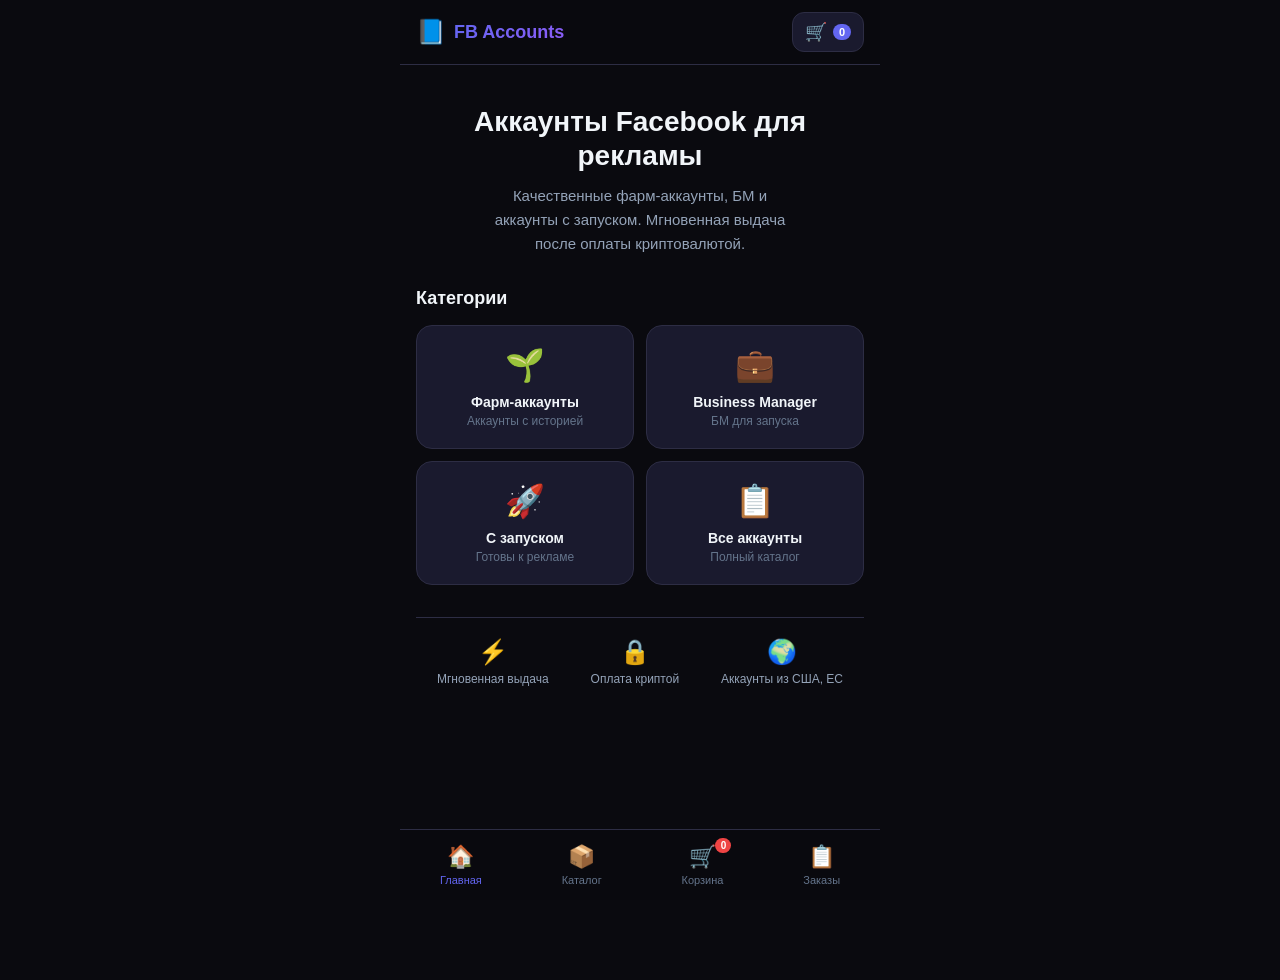
==== webapp/index.html @ 575e99ab "Initial commit: FB Shop Telegram Web App" ====
<!DOCTYPE html>
<html lang="ru">
<head>
    <meta charset="UTF-8">
    <meta name="viewport" content="width=device-width, initial-scale=1.0, user-scalable=no">
    <title>FB Accounts Shop</title>
    <script src="https://telegram.org/js/telegram-web-app.js"></script>
    <link rel="stylesheet" href="css/style.css">
</head>
<body>
    <div id="app">
        <!-- Header -->
        <header class="header">
            <div class="header-content">
                <div class="logo">
                    <span class="logo-icon">📘</span>
                    <span class="logo-text">FB Accounts</span>
                </div>
                <div class="header-actions">
                    <button class="cart-btn" onclick="showCart()">
                        <span class="cart-icon">🛒</span>
                        <span class="cart-count" id="cartCount">0</span>
                    </button>
                </div>
            </div>
        </header>

        <!-- Main Content -->
        <main class="main">
            <!-- Home Screen -->
            <div id="homeScreen" class="screen active">
                <div class="hero">
                    <h1>Аккаунты Facebook для рекламы</h1>
                    <p>Качественные фарм-аккаунты, БМ и аккаунты с запуском. Мгновенная выдача после оплаты криптовалютой.</p>
                </div>

                <div class="categories">
                    <h2 class="section-title">Категории</h2>
                    <div class="categories-grid">
                        <div class="category-card" onclick="filterCategory('farm')">
                            <div class="category-icon">🌱</div>
                            <div class="category-name">Фарм-аккаунты</div>
                            <div class="category-desc">Аккаунты с историей</div>
                        </div>
                        <div class="category-card" onclick="filterCategory('bm')">
                            <div class="category-icon">💼</div>
                            <div class="category-name">Business Manager</div>
                            <div class="category-desc">БМ для запуска</div>
                        </div>
                        <div class="category-card" onclick="filterCategory('launch')">
                            <div class="category-icon">🚀</div>
                            <div class="category-name">С запуском</div>
                            <div class="category-desc">Готовы к рекламе</div>
                        </div>
                        <div class="category-card" onclick="filterCategory('all')">
                            <div class="category-icon">📋</div>
                            <div class="category-name">Все аккаунты</div>
                            <div class="category-desc">Полный каталог</div>
                        </div>
                    </div>
                </div>

                <div class="features">
                    <div class="feature">
                        <span class="feature-icon">⚡</span>
                        <span>Мгновенная выдача</span>
                    </div>
                    <div class="feature">
                        <span class="feature-icon">🔒</span>
                        <span>Оплата криптой</span>
                    </div>
                    <div class="feature">
                        <span class="feature-icon">🌍</span>
                        <span>Аккаунты из США, ЕС</span>
                    </div>
                </div>
            </div>

            <!-- Catalog Screen -->
            <div id="catalogScreen" class="screen">
                <div class="screen-header">
                    <button class="back-btn" onclick="showHome()">← Назад</button>
                    <h2 class="screen-title" id="catalogTitle">Каталог</h2>
                </div>

                <div class="filters">
                    <select class="filter-select" id="countryFilter" onchange="applyFilters()">
                        <option value="all">Все страны</option>
                        <option value="usa">🇺🇸 США</option>
                        <option value="uk">🇬🇧 Великобритания</option>
                        <option value="eu">🇪🇺 Европа</option>
                    </select>
                    <select class="filter-select" id="ageFilter" onchange="applyFilters()">
                        <option value="all">Любой возраст</option>
                        <option value="1-3">1-3 месяца</option>
                        <option value="3-6">3-6 месяцев</option>
                        <option value="6+">6+ месяцев</option>
                    </select>
                </div>

                <div class="products-grid" id="productsGrid">
                    <!-- Products will be rendered here -->
                </div>
            </div>

            <!-- Product Detail Screen -->
            <div id="productScreen" class="screen">
                <div class="screen-header">
                    <button class="back-btn" onclick="showCatalog()">← Назад</button>
                </div>
                <div class="product-detail" id="productDetail">
                    <!-- Product details will be rendered here -->
                </div>
            </div>

            <!-- Cart Screen -->
            <div id="cartScreen" class="screen">
                <div class="screen-header">
                    <button class="back-btn" onclick="showHome()">← Назад</button>
                    <h2 class="screen-title">Корзина</h2>
                </div>
                <div class="cart-content" id="cartContent">
                    <!-- Cart items will be rendered here -->
                </div>
            </div>

            <!-- Checkout Screen -->
            <div id="checkoutScreen" class="screen">
                <div class="screen-header">
                    <button class="back-btn" onclick="showCart()">← Назад</button>
                    <h2 class="screen-title">Оформление заказа</h2>
                </div>
                <div class="checkout-content">
                    <div class="checkout-summary">
                        <h3>Сумма к оплате</h3>
                        <div class="checkout-total" id="checkoutTotal">0 USDT</div>
                    </div>
                    <div class="checkout-info">
                        <p>После нажатия кнопки «Оплатить» вы будете перенаправлены на оплату через CryptoBot.</p>
                        <p>После подтверждения оплаты аккаунты будут выданы автоматически.</p>
                    </div>
                    <button class="btn btn-primary btn-large" onclick="processPayment()">
                        <span class="btn-icon">💎</span>
                        Оплатить через CryptoBot
                    </button>
                </div>
            </div>

            <!-- Success Screen -->
            <div id="successScreen" class="screen">
                <div class="success-content">
                    <div class="success-icon">✅</div>
                    <h2>Оплата прошла успешно!</h2>
                    <p>Ваши аккаунты готовы к выдаче.</p>
                    <button class="btn btn-primary" onclick="showOrders()">Мои покупки</button>
                </div>
            </div>

            <!-- Orders Screen -->
            <div id="ordersScreen" class="screen">
                <div class="screen-header">
                    <button class="back-btn" onclick="showHome()">← Назад</button>
                    <h2 class="screen-title">Мои покупки</h2>
                </div>
                <div class="orders-list" id="ordersList">
                    <!-- Orders will be rendered here -->
                </div>
            </div>
        </main>

        <!-- Bottom Navigation -->
        <nav class="bottom-nav">
            <button class="nav-btn active" onclick="showHome()">
                <span class="nav-icon">🏠</span>
                <span class="nav-label">Главная</span>
            </button>
            <button class="nav-btn" onclick="showCatalog()">
                <span class="nav-icon">📦</span>
                <span class="nav-label">Каталог</span>
            </button>
            <button class="nav-btn" onclick="showCart()">
                <span class="nav-icon">🛒</span>
                <span class="nav-label">Корзина</span>
                <span class="nav-badge" id="navBadge">0</span>
            </button>
            <button class="nav-btn" onclick="showOrders()">
                <span class="nav-icon">📋</span>
                <span class="nav-label">Заказы</span>
            </button>
        </nav>
    </div>

    <script src="js/app.js"></script>
</body>
</html>
---- webapp/css/style.css ----
/* ===== RESET & BASE ===== */
* {
    margin: 0;
    padding: 0;
    box-sizing: border-box;
    -webkit-tap-highlight-color: transparent;
}

:root {
    --bg-primary: #0a0a0f;
    --bg-secondary: #12121a;
    --bg-card: #1a1a2e;
    --bg-hover: #252542;
    --accent: #6366f1;
    --accent-hover: #818cf8;
    --accent-gradient: linear-gradient(135deg, #6366f1 0%, #8b5cf6 100%);
    --text-primary: #f1f5f9;
    --text-secondary: #94a3b8;
    --text-muted: #64748b;
    --border: #2d2d44;
    --success: #22c55e;
    --warning: #f59e0b;
    --danger: #ef4444;
    --radius: 16px;
    --radius-sm: 12px;
    --shadow: 0 4px 20px rgba(0, 0, 0, 0.3);
    --shadow-lg: 0 10px 40px rgba(0, 0, 0, 0.4);
}

html, body {
    font-family: -apple-system, BlinkMacSystemFont, 'Segoe UI', Roboto, Helvetica, Arial, sans-serif;
    background: var(--bg-primary);
    color: var(--text-primary);
    height: 100%;
    overflow-x: hidden;
    -webkit-font-smoothing: antialiased;
}

body {
    padding-bottom: 80px;
}

/* ===== APP CONTAINER ===== */
#app {
    max-width: 480px;
    margin: 0 auto;
    min-height: 100vh;
    position: relative;
}

/* ===== HEADER ===== */
.header {
    position: sticky;
    top: 0;
    z-index: 100;
    background: rgba(10, 10, 15, 0.95);
    backdrop-filter: blur(20px);
    border-bottom: 1px solid var(--border);
    padding: 12px 16px;
}

.header-content {
    display: flex;
    justify-content: space-between;
    align-items: center;
}

.logo {
    display: flex;
    align-items: center;
    gap: 8px;
}

.logo-icon {
    font-size: 24px;
}

.logo-text {
    font-size: 18px;
    font-weight: 700;
    background: var(--accent-gradient);
    -webkit-background-clip: text;
    -webkit-text-fill-color: transparent;
    background-clip: text;
}

.cart-btn {
    position: relative;
    background: var(--bg-card);
    border: 1px solid var(--border);
    border-radius: var(--radius-sm);
    padding: 8px 12px;
    color: var(--text-primary);
    cursor: pointer;
    display: flex;
    align-items: center;
    gap: 6px;
    transition: all 0.2s;
}

.cart-btn:active {
    transform: scale(0.95);
}

.cart-icon {
    font-size: 18px;
}

.cart-count {
    background: var(--accent);
    color: white;
    font-size: 11px;
    font-weight: 700;
    padding: 2px 6px;
    border-radius: 10px;
    min-width: 18px;
    text-align: center;
}

/* ===== SCREENS ===== */
.screen {
    display: none;
    padding: 16px;
    animation: fadeIn 0.3s ease;
}

.screen.active {
    display: block;
}

@keyframes fadeIn {
    from { opacity: 0; transform: translateY(10px); }
    to { opacity: 1; transform: translateY(0); }
}

.screen-header {
    display: flex;
    align-items: center;
    gap: 12px;
    margin-bottom: 20px;
}

.back-btn {
    background: var(--bg-card);
    border: 1px solid var(--border);
    border-radius: var(--radius-sm);
    padding: 8px 14px;
    color: var(--text-secondary);
    font-size: 14px;
    cursor: pointer;
    transition: all 0.2s;
}

.back-btn:active {
    background: var(--bg-hover);
}

.screen-title {
    font-size: 20px;
    font-weight: 700;
}

/* ===== HERO ===== */
.hero {
    text-align: center;
    padding: 24px 0 32px;
}

.hero h1 {
    font-size: 28px;
    font-weight: 800;
    margin-bottom: 12px;
    line-height: 1.2;
}

.hero p {
    color: var(--text-secondary);
    font-size: 15px;
    line-height: 1.6;
    max-width: 320px;
    margin: 0 auto;
}

/* ===== SECTIONS ===== */
.section-title {
    font-size: 18px;
    font-weight: 700;
    margin-bottom: 16px;
}

/* ===== CATEGORIES ===== */
.categories {
    margin-bottom: 32px;
}

.categories-grid {
    display: grid;
    grid-template-columns: repeat(2, 1fr);
    gap: 12px;
}

.category-card {
    background: var(--bg-card);
    border: 1px solid var(--border);
    border-radius: var(--radius);
    padding: 20px 16px;
    text-align: center;
    cursor: pointer;
    transition: all 0.3s;
}

.category-card:active {
    transform: scale(0.97);
}

.category-card:hover {
    border-color: var(--accent);
    box-shadow: var(--shadow);
}

.category-icon {
    font-size: 32px;
    margin-bottom: 10px;
}

.category-name {
    font-size: 14px;
    font-weight: 600;
    margin-bottom: 4px;
}

.category-desc {
    font-size: 12px;
    color: var(--text-muted);
}

/* ===== FEATURES ===== */
.features {
    display: flex;
    justify-content: space-around;
    padding: 20px 0;
    border-top: 1px solid var(--border);
}

.feature {
    display: flex;
    flex-direction: column;
    align-items: center;
    gap: 6px;
    font-size: 12px;
    color: var(--text-secondary);
}

.feature-icon {
    font-size: 24px;
}

/* ===== FILTERS ===== */
.filters {
    display: flex;
    gap: 10px;
    margin-bottom: 20px;
    overflow-x: auto;
    padding-bottom: 4px;
}

.filter-select {
    background: var(--bg-card);
    border: 1px solid var(--border);
    border-radius: var(--radius-sm);
    padding: 10px 14px;
    color: var(--text-primary);
    font-size: 14px;
    min-width: 140px;
    cursor: pointer;
    outline: none;
}

.filter-select:focus {
    border-color: var(--accent);
}

/* ===== PRODUCTS ===== */
.products-grid {
    display: grid;
    gap: 12px;
}

.product-card {
    background: var(--bg-card);
    border: 1px solid var(--border);
    border-radius: var(--radius);
    padding: 16px;
    cursor: pointer;
    transition: all 0.3s;
}

.product-card:active {
    transform: scale(0.98);
}

.product-card:hover {
    border-color: var(--accent);
}

.product-header {
    display: flex;
    justify-content: space-between;
    align-items: flex-start;
    margin-bottom: 12px;
}

.product-title {
    font-size: 16px;
    font-weight: 600;
    flex: 1;
}

.product-badge {
    background: var(--accent-gradient);
    color: white;
    font-size: 11px;
    font-weight: 700;
    padding: 4px 10px;
    border-radius: 20px;
}

.product-tags {
    display: flex;
    gap: 6px;
    margin-bottom: 12px;
    flex-wrap: wrap;
}

.product-tag {
    background: var(--bg-hover);
    border: 1px solid var(--border);
    border-radius: 6px;
    padding: 4px 10px;
    font-size: 12px;
    color: var(--text-secondary);
}

.product-footer {
    display: flex;
    justify-content: space-between;
    align-items: center;
}

.product-price {
    font-size: 20px;
    font-weight: 700;
    color: var(--accent-hover);
}

.product-price span {
    font-size: 14px;
    color: var(--text-muted);
    font-weight: 400;
}

.btn-add {
    background: var(--accent-gradient);
    border: none;
    border-radius: var(--radius-sm);
    padding: 10px 18px;
    color: white;
    font-size: 14px;
    font-weight: 600;
    cursor: pointer;
    transition: all 0.2s;
}

.btn-add:active {
    transform: scale(0.95);
    opacity: 0.9;
}

/* ===== PRODUCT DETAIL ===== */
.product-detail {
    background: var(--bg-card);
    border: 1px solid var(--border);
    border-radius: var(--radius);
    padding: 20px;
}

.product-detail-header {
    margin-bottom: 20px;
}

.product-detail-title {
    font-size: 22px;
    font-weight: 700;
    margin-bottom: 8px;
}

.product-detail-desc {
    color: var(--text-secondary);
    font-size: 14px;
    line-height: 1.6;
}

.product-detail-specs {
    margin-bottom: 24px;
}

.spec-row {
    display: flex;
    justify-content: space-between;
    padding: 12px 0;
    border-bottom: 1px solid var(--border);
    font-size: 14px;
}

.spec-label {
    color: var(--text-secondary);
}

.spec-value {
    font-weight: 600;
}

.product-detail-price {
    font-size: 28px;
    font-weight: 800;
    background: var(--accent-gradient);
    -webkit-background-clip: text;
    -webkit-text-fill-color: transparent;
    background-clip: text;
    margin-bottom: 20px;
}

/* ===== BUTTONS ===== */
.btn {
    border: none;
    border-radius: var(--radius-sm);
    padding: 14px 24px;
    font-size: 15px;
    font-weight: 600;
    cursor: pointer;
    transition: all 0.2s;
    display: flex;
    align-items: center;
    justify-content: center;
    gap: 8px;
    width: 100%;
}

.btn:active {
    transform: scale(0.98);
}

.btn-primary {
    background: var(--accent-gradient);
    color: white;
    box-shadow: 0 4px 15px rgba(99, 102, 241, 0.3);
}

.btn-primary:hover {
    box-shadow: 0 6px 20px rgba(99, 102, 241, 0.4);
}

.btn-secondary {
    background: var(--bg-hover);
    color: var(--text-primary);
    border: 1px solid var(--border);
}

.btn-large {
    padding: 16px 24px;
    font-size: 16px;
}

.btn-icon {
    font-size: 18px;
}

/* ===== CART ===== */
.cart-content {
    display: flex;
    flex-direction: column;
    gap: 12px;
}

.cart-empty {
    text-align: center;
    padding: 60px 20px;
    color: var(--text-muted);
}

.cart-empty-icon {
    font-size: 48px;
    margin-bottom: 16px;
}

.cart-item {
    background: var(--bg-card);
    border: 1px solid var(--border);
    border-radius: var(--radius);
    padding: 16px;
    display: flex;
    justify-content: space-between;
    align-items: center;
}

.cart-item-info {
    flex: 1;
}

.cart-item-title {
    font-weight: 600;
    margin-bottom: 4px;
}

.cart-item-price {
    color: var(--accent-hover);
    font-weight: 700;
}

.cart-item-remove {
    background: var(--danger);
    border: none;
    border-radius: 8px;
    padding: 8px 12px;
    color: white;
    font-size: 12px;
    cursor: pointer;
}

.cart-total {
    background: var(--bg-card);
    border: 1px solid var(--border);
    border-radius: var(--radius);
    padding: 20px;
    margin-top: 8px;
}

.cart-total-row {
    display: flex;
    justify-content: space-between;
    font-size: 18px;
    font-weight: 700;
}

.cart-total-amount {
    color: var(--accent-hover);
}

.cart-actions {
    margin-top: 16px;
}

/* ===== CHECKOUT ===== */
.checkout-content {
    display: flex;
    flex-direction: column;
    gap: 20px;
}

.checkout-summary {
    background: var(--bg-card);
    border: 1px solid var(--border);
    border-radius: var(--radius);
    padding: 24px;
    text-align: center;
}

.checkout-summary h3 {
    color: var(--text-secondary);
    font-size: 14px;
    margin-bottom: 12px;
    text-transform: uppercase;
    letter-spacing: 1px;
}

.checkout-total {
    font-size: 36px;
    font-weight: 800;
    background: var(--accent-gradient);
    -webkit-background-clip: text;
    -webkit-text-fill-color: transparent;
    background-clip: text;
}

.checkout-info {
    background: var(--bg-secondary);
    border-radius: var(--radius-sm);
    padding: 16px;
    font-size: 14px;
    color: var(--text-secondary);
    line-height: 1.6;
}

.checkout-info p {
    margin-bottom: 8px;
}

.checkout-info p:last-child {
    margin-bottom: 0;
}

/* ===== SUCCESS ===== */
.success-content {
    text-align: center;
    padding: 60px 20px;
}

.success-icon {
    font-size: 64px;
    margin-bottom: 20px;
}

.success-content h2 {
    font-size: 24px;
    margin-bottom: 12px;
}

.success-content p {
    color: var(--text-secondary);
    margin-bottom: 32px;
}

/* ===== ORDERS ===== */
.orders-list {
    display: flex;
    flex-direction: column;
    gap: 12px;
}

.order-empty {
    text-align: center;
    padding: 60px 20px;
    color: var(--text-muted);
}

.order-card {
    background: var(--bg-card);
    border: 1px solid var(--border);
    border-radius: var(--radius);
    padding: 16px;
}

.order-header {
    display: flex;
    justify-content: space-between;
    align-items: center;
    margin-bottom: 12px;
}

.order-id {
    font-size: 14px;
    color: var(--text-muted);
}

.order-status {
    font-size: 12px;
    font-weight: 600;
    padding: 4px 10px;
    border-radius: 20px;
}

.order-status.completed {
    background: rgba(34, 197, 94, 0.2);
    color: var(--success);
}

.order-status.pending {
    background: rgba(245, 158, 11, 0.2);
    color: var(--warning);
}

.order-items {
    margin-bottom: 12px;
}

.order-item {
    font-size: 14px;
    padding: 4px 0;
    border-bottom: 1px solid var(--border);
}

.order-item:last-child {
    border-bottom: none;
}

.order-total {
    font-size: 16px;
    font-weight: 700;
    color: var(--accent-hover);
}

.order-accounts {
    margin-top: 12px;
    padding-top: 12px;
    border-top: 1px solid var(--border);
}

.account-data {
    background: var(--bg-secondary);
    border-radius: var(--radius-sm);
    padding: 12px;
    margin-bottom: 8px;
    font-family: 'Courier New', monospace;
    font-size: 13px;
}

.account-data-label {
    font-size: 11px;
    color: var(--text-muted);
    text-transform: uppercase;
    margin-bottom: 4px;
    font-family: inherit;
}

/* ===== BOTTOM NAV ===== */
.bottom-nav {
    position: fixed;
    bottom: 0;
    left: 0;
    right: 0;
    max-width: 480px;
    margin: 0 auto;
    background: rgba(10, 10, 15, 0.95);
    backdrop-filter: blur(20px);
    border-top: 1px solid var(--border);
    display: flex;
    justify-content: space-around;
    padding: 8px 0;
    z-index: 100;
}

.nav-btn {
    background: none;
    border: none;
    color: var(--text-muted);
    display: flex;
    flex-direction: column;
    align-items: center;
    gap: 4px;
    padding: 6px 16px;
    cursor: pointer;
    transition: all 0.2s;
    position: relative;
    font-size: 12px;
}

.nav-btn.active {
    color: var(--accent);
}

.nav-icon {
    font-size: 22px;
}

.nav-label {
    font-size: 11px;
}

.nav-badge {
    position: absolute;
    top: 0;
    right: 8px;
    background: var(--danger);
    color: white;
    font-size: 10px;
    font-weight: 700;
    padding: 2px 5px;
    border-radius: 10px;
    min-width: 16px;
    text-align: center;
}

/* ===== SCROLLBAR ===== */
::-webkit-scrollbar {
    width: 4px;
    height: 4px;
}

::-webkit-scrollbar-track {
    background: transparent;
}

::-webkit-scrollbar-thumb {
    background: var(--border);
    border-radius: 4px;
}

/* ===== ANIMATIONS ===== */
@keyframes slideUp {
    from { transform: translateY(20px); opacity: 0; }
    to { transform: translateY(0); opacity: 1; }
}

@keyframes pulse {
    0%, 100% { transform: scale(1); }
    50% { transform: scale(1.05); }
}

/* ===== RESPONSIVE ===== */
@media (max-width: 360px) {
    .categories-grid {
        grid-template-columns: 1fr;
    }

    .hero h1 {
        font-size: 24px;
    }

    .checkout-total {
        font-size: 28px;
    }
}
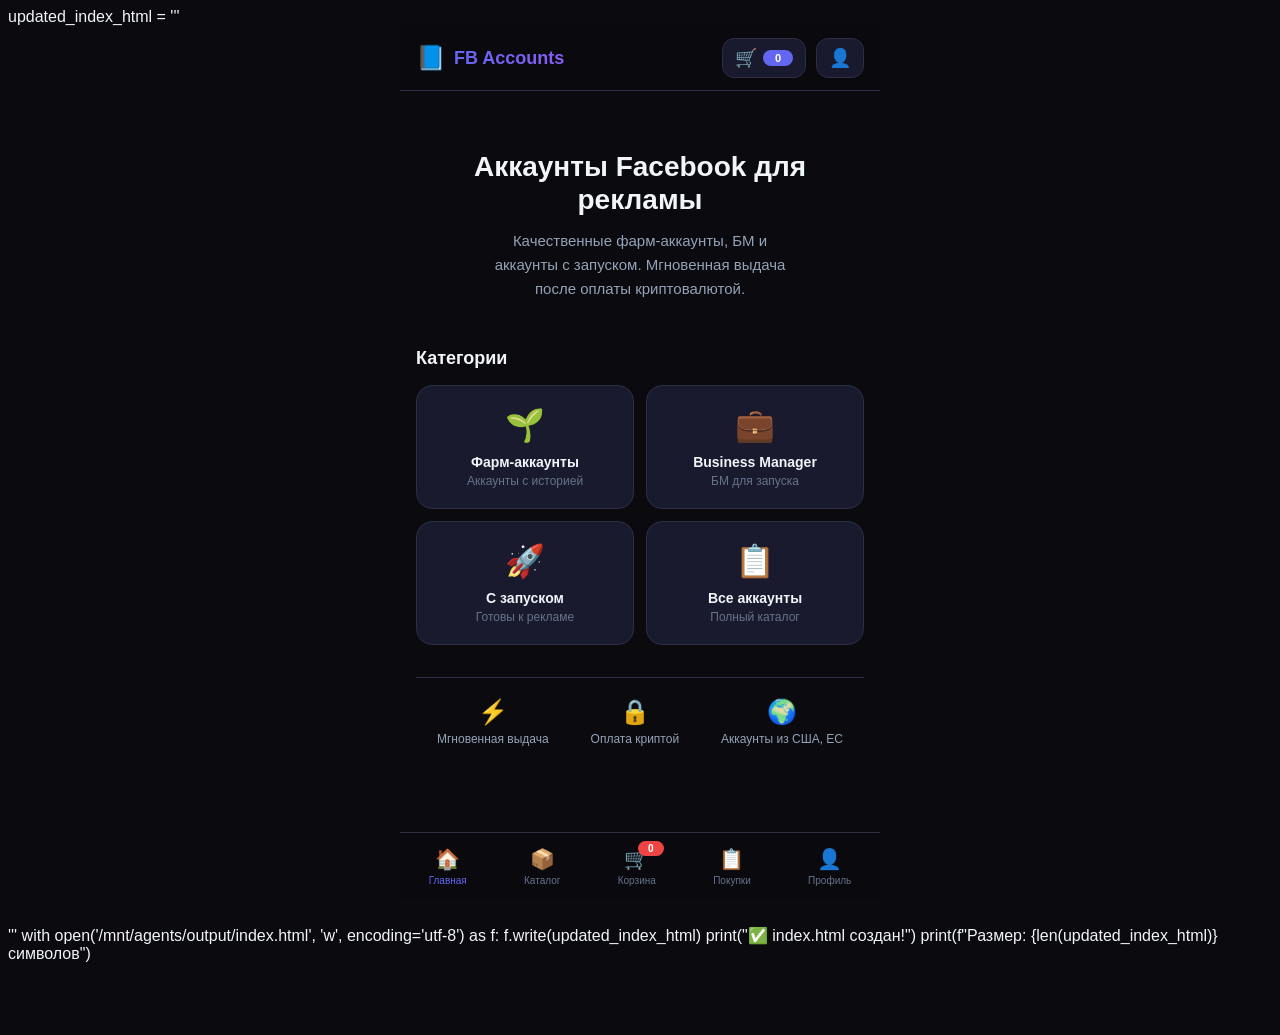
==== commit 5c3368e5: "Add user cabinet with balance and transactions" ====
--- a/webapp/index.html
+++ b/webapp/index.html
@@ -1,4 +1,4 @@
-<!DOCTYPE html>
+updated_index_html = '''<!DOCTYPE html>
 <html lang="ru">
 <head>
     <meta charset="UTF-8">
@@ -21,6 +21,9 @@
                         <span class="cart-icon">🛒</span>
                         <span class="cart-count" id="cartCount">0</span>
                     </button>
+                    <button class="profile-btn" onclick="showProfile()">
+                        <span class="profile-icon">👤</span>
+                    </button>
                 </div>
             </div>
         </header>
@@ -136,12 +139,12 @@
                         <div class="checkout-total" id="checkoutTotal">0 USDT</div>
                     </div>
                     <div class="checkout-info">
-                        <p>После нажатия кнопки «Оплатить» вы будете перенаправлены на оплату через CryptoBot.</p>
-                        <p>После подтверждения оплаты аккаунты будут выданы автоматически.</p>
+                        <p>Средства будут списаны с вашего баланса.</p>
+                        <p>После оплаты аккаунты будут выданы автоматически.</p>
                     </div>
                     <button class="btn btn-primary btn-large" onclick="processPayment()">
                         <span class="btn-icon">💎</span>
-                        Оплатить через CryptoBot
+                        Оплатить с баланса
                     </button>
                 </div>
             </div>
@@ -166,6 +169,62 @@
                     <!-- Orders will be rendered here -->
                 </div>
             </div>
+
+            <!-- Profile Screen -->
+            <div id="profileScreen" class="screen">
+                <div class="screen-header">
+                    <button class="back-btn" onclick="showHome()">← Назад</button>
+                    <h2 class="screen-title">Личный кабинет</h2>
+                </div>
+                
+                <!-- Profile Header -->
+                <div class="profile-header">
+                    <div class="profile-avatar" id="profileAvatar">👤</div>
+                    <div class="profile-info">
+                        <div class="profile-name" id="profileName">Загрузка...</div>
+                        <div class="profile-username" id="profileUsername"></div>
+                        <div class="profile-balance">
+                            <span class="balance-label">Баланс:</span>
+                            <span class="balance-value" id="profileBalance">0.00 USDT</span>
+                        </div>
+                    </div>
+                </div>
+                
+                <!-- Profile Tabs -->
+                <div class="profile-tabs">
+                    <button class="profile-tab-btn active" onclick="showProfileTab('deposit')">
+                        <span class="tab-icon">💰</span>
+                        <span class="tab-label">Пополнить</span>
+                    </button>
+                    <button class="profile-tab-btn" onclick="showProfileTab('purchases')">
+                        <span class="tab-icon">🛒</span>
+                        <span class="tab-label">Покупки</span>
+                    </button>
+                    <button class="profile-tab-btn" onclick="showProfileTab('payments')">
+                        <span class="tab-icon">📋</span>
+                        <span class="tab-label">Платежи</span>
+                    </button>
+                </div>
+                
+                <!-- Tab Contents -->
+                <div class="profile-tab-content active" id="depositTab">
+                    <div id="depositContent">
+                        <!-- Deposit content rendered by JS -->
+                    </div>
+                </div>
+                
+                <div class="profile-tab-content" id="purchasesTab">
+                    <div id="purchasesContent">
+                        <!-- Purchases content rendered by JS -->
+                    </div>
+                </div>
+                
+                <div class="profile-tab-content" id="paymentsTab">
+                    <div id="paymentsContent">
+                        <!-- Payments content rendered by JS -->
+                    </div>
+                </div>
+            </div>
         </main>
 
         <!-- Bottom Navigation -->
@@ -185,11 +244,21 @@
             </button>
             <button class="nav-btn" onclick="showOrders()">
                 <span class="nav-icon">📋</span>
-                <span class="nav-label">Заказы</span>
+                <span class="nav-label">Покупки</span>
+            </button>
+            <button class="nav-btn" onclick="showProfile()">
+                <span class="nav-icon">👤</span>
+                <span class="nav-label">Профиль</span>
             </button>
         </nav>
     </div>
 
     <script src="js/app.js"></script>
 </body>
-</html>+</html>'''
+
+with open('/mnt/agents/output/index.html', 'w', encoding='utf-8') as f:
+    f.write(updated_index_html)
+
+print("✅ index.html создан!")
+print(f"Размер: {len(updated_index_html)} символов")
--- a/webapp/css/style.css
+++ b/webapp/css/style.css
@@ -1,4 +1,4 @@
-/* ===== RESET & BASE ===== */
+updated_style_css = '''/* ===== RESET & BASE ===== */
 * {
     margin: 0;
     padding: 0;
@@ -84,6 +84,12 @@
     background-clip: text;
 }
 
+.header-actions {
+    display: flex;
+    align-items: center;
+    gap: 10px;
+}
+
 .cart-btn {
     position: relative;
     background: var(--bg-card);
@@ -115,6 +121,21 @@
     border-radius: 10px;
     min-width: 18px;
     text-align: center;
+}
+
+.profile-btn {
+    background: var(--bg-card);
+    border: 1px solid var(--border);
+    border-radius: var(--radius-sm);
+    padding: 8px 12px;
+    color: var(--text-primary);
+    cursor: pointer;
+    font-size: 18px;
+    transition: all 0.2s;
+}
+
+.profile-btn:active {
+    transform: scale(0.95);
 }
 
 /* ===== SCREENS ===== */
@@ -695,6 +716,14 @@
     border-top: 1px solid var(--border);
 }
 
+.accounts-label {
+    font-size: 12px;
+    color: var(--text-muted);
+    text-transform: uppercase;
+    letter-spacing: 1px;
+    margin-bottom: 8px;
+}
+
 .account-data {
     background: var(--bg-secondary);
     border-radius: var(--radius-sm);
@@ -704,12 +733,303 @@
     font-size: 13px;
 }
 
-.account-data-label {
+.account-label {
     font-size: 11px;
     color: var(--text-muted);
     text-transform: uppercase;
     margin-bottom: 4px;
-    font-family: inherit;
+}
+
+/* ===== PROFILE ===== */
+.profile-header {
+    background: var(--bg-card);
+    border: 1px solid var(--border);
+    border-radius: var(--radius);
+    padding: 24px;
+    margin-bottom: 20px;
+    display: flex;
+    align-items: center;
+    gap: 16px;
+}
+
+.profile-avatar {
+    width: 64px;
+    height: 64px;
+    border-radius: 50%;
+    background: var(--accent-gradient);
+    display: flex;
+    align-items: center;
+    justify-content: center;
+    font-size: 28px;
+    font-weight: 700;
+    color: white;
+    flex-shrink: 0;
+}
+
+.profile-info {
+    flex: 1;
+}
+
+.profile-name {
+    font-size: 18px;
+    font-weight: 700;
+    margin-bottom: 4px;
+}
+
+.profile-username {
+    font-size: 14px;
+    color: var(--text-muted);
+    margin-bottom: 8px;
+}
+
+.profile-balance {
+    display: flex;
+    align-items: center;
+    gap: 8px;
+}
+
+.balance-label {
+    font-size: 14px;
+    color: var(--text-secondary);
+}
+
+.balance-value {
+    font-size: 18px;
+    font-weight: 700;
+    color: var(--success);
+}
+
+/* ===== PROFILE TABS ===== */
+.profile-tabs {
+    display: flex;
+    gap: 8px;
+    margin-bottom: 20px;
+    overflow-x: auto;
+    padding-bottom: 4px;
+}
+
+.profile-tab-btn {
+    background: var(--bg-card);
+    border: 1px solid var(--border);
+    border-radius: var(--radius-sm);
+    padding: 12px 16px;
+    color: var(--text-secondary);
+    cursor: pointer;
+    display: flex;
+    flex-direction: column;
+    align-items: center;
+    gap: 4px;
+    transition: all 0.2s;
+    min-width: 80px;
+    flex: 1;
+}
+
+.profile-tab-btn.active {
+    background: var(--accent-gradient);
+    color: white;
+    border-color: var(--accent);
+}
+
+.profile-tab-btn:active {
+    transform: scale(0.95);
+}
+
+.tab-icon {
+    font-size: 20px;
+}
+
+.tab-label {
+    font-size: 12px;
+    font-weight: 600;
+}
+
+.profile-tab-content {
+    display: none;
+}
+
+.profile-tab-content.active {
+    display: block;
+}
+
+/* ===== DEPOSIT ===== */
+.deposit-card {
+    background: var(--bg-card);
+    border: 1px solid var(--border);
+    border-radius: var(--radius);
+    padding: 20px;
+    margin-bottom: 16px;
+}
+
+.deposit-label {
+    font-size: 14px;
+    color: var(--text-secondary);
+    margin-bottom: 8px;
+    text-transform: uppercase;
+    letter-spacing: 1px;
+}
+
+.deposit-balance {
+    font-size: 32px;
+    font-weight: 800;
+    color: var(--success);
+}
+
+.deposit-balance span {
+    font-size: 18px;
+    color: var(--text-muted);
+    font-weight: 400;
+}
+
+.deposit-amounts {
+    display: grid;
+    grid-template-columns: repeat(3, 1fr);
+    gap: 10px;
+    margin-bottom: 16px;
+}
+
+.deposit-amount-btn {
+    background: var(--bg-hover);
+    border: 1px solid var(--border);
+    border-radius: var(--radius-sm);
+    padding: 12px;
+    color: var(--text-primary);
+    font-size: 14px;
+    font-weight: 600;
+    cursor: pointer;
+    transition: all 0.2s;
+    text-align: center;
+}
+
+.deposit-amount-btn.active {
+    background: var(--accent-gradient);
+    color: white;
+    border-color: var(--accent);
+}
+
+.deposit-amount-btn:active {
+    transform: scale(0.95);
+}
+
+.deposit-input {
+    width: 100%;
+    background: var(--bg-secondary);
+    border: 1px solid var(--border);
+    border-radius: var(--radius-sm);
+    padding: 14px;
+    color: var(--text-primary);
+    font-size: 16px;
+    text-align: center;
+    outline: none;
+}
+
+.deposit-input:focus {
+    border-color: var(--accent);
+}
+
+.deposit-info {
+    background: var(--bg-secondary);
+    border-radius: var(--radius-sm);
+    padding: 16px;
+    margin-bottom: 20px;
+    font-size: 14px;
+    color: var(--text-secondary);
+    line-height: 1.8;
+}
+
+.deposit-info p {
+    margin-bottom: 4px;
+}
+
+/* ===== TRANSACTIONS ===== */
+.transactions-list {
+    display: flex;
+    flex-direction: column;
+    gap: 10px;
+}
+
+.transaction-card {
+    background: var(--bg-card);
+    border: 1px solid var(--border);
+    border-radius: var(--radius);
+    padding: 16px;
+    display: flex;
+    align-items: center;
+    gap: 12px;
+}
+
+.transaction-icon {
+    font-size: 24px;
+    width: 40px;
+    text-align: center;
+}
+
+.transaction-info {
+    flex: 1;
+}
+
+.transaction-title {
+    font-weight: 600;
+    font-size: 14px;
+    margin-bottom: 2px;
+}
+
+.transaction-desc {
+    font-size: 12px;
+    color: var(--text-muted);
+    margin-bottom: 2px;
+}
+
+.transaction-date {
+    font-size: 11px;
+    color: var(--text-muted);
+}
+
+.transaction-amount {
+    font-size: 16px;
+    font-weight: 700;
+    margin-right: 8px;
+}
+
+.transaction-status {
+    font-size: 11px;
+    font-weight: 600;
+    padding: 4px 8px;
+    border-radius: 10px;
+    white-space: nowrap;
+}
+
+.transaction-status.completed {
+    background: rgba(34, 197, 94, 0.2);
+    color: var(--success);
+}
+
+.transaction-status.pending {
+    background: rgba(245, 158, 11, 0.2);
+    color: var(--warning);
+}
+
+/* ===== EMPTY STATE ===== */
+.empty-state {
+    text-align: center;
+    padding: 60px 20px;
+    color: var(--text-muted);
+}
+
+.empty-icon {
+    font-size: 48px;
+    margin-bottom: 16px;
+}
+
+.empty-sub {
+    font-size: 14px;
+    margin-top: 8px;
+}
+
+/* ===== LOADING ===== */
+.loading {
+    text-align: center;
+    padding: 40px;
+    color: var(--text-muted);
 }
 
 /* ===== BOTTOM NAV ===== */
@@ -737,7 +1057,7 @@
     flex-direction: column;
     align-items: center;
     gap: 4px;
-    padding: 6px 16px;
+    padding: 6px 12px;
     cursor: pointer;
     transition: all 0.2s;
     position: relative;
@@ -749,17 +1069,17 @@
 }
 
 .nav-icon {
-    font-size: 22px;
+    font-size: 20px;
 }
 
 .nav-label {
-    font-size: 11px;
+    font-size: 10px;
 }
 
 .nav-badge {
     position: absolute;
     top: 0;
-    right: 8px;
+    right: 4px;
     background: var(--danger);
     color: white;
     font-size: 10px;
@@ -809,4 +1129,20 @@
     .checkout-total {
         font-size: 28px;
     }
-}
+    
+    .deposit-amounts {
+        grid-template-columns: repeat(2, 1fr);
+    }
+    
+    .profile-header {
+        flex-direction: column;
+        text-align: center;
+    }
+}
+'''
+
+with open('/mnt/agents/output/style.css', 'w', encoding='utf-8') as f:
+    f.write(updated_style_css)
+
+print("✅ style.css создан!")
+print(f"Размер: {len(updated_style_css)} символов")
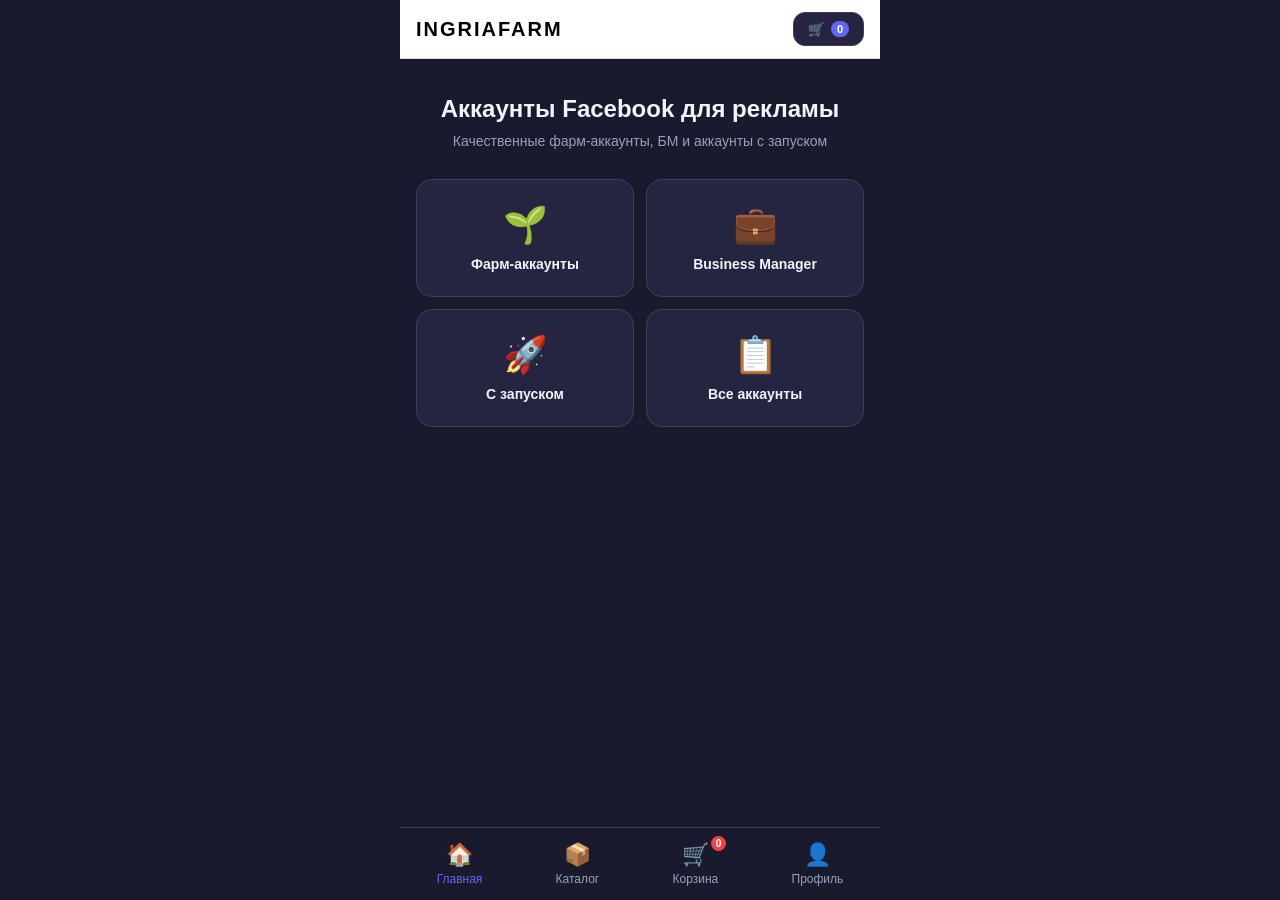
==== commit 1da577ee: "Update frontend: profile design, balance, deposit button" ====
--- a/webapp/index.html
+++ b/webapp/index.html
@@ -1,264 +1,166 @@
-updated_index_html = '''<!DOCTYPE html>
+<!DOCTYPE html>
 <html lang="ru">
 <head>
     <meta charset="UTF-8">
     <meta name="viewport" content="width=device-width, initial-scale=1.0, user-scalable=no">
-    <title>FB Accounts Shop</title>
+    <title>INGRIAFARM</title>
     <script src="https://telegram.org/js/telegram-web-app.js"></script>
-    <link rel="stylesheet" href="css/style.css">
+    <link rel="stylesheet" href="css/style.css?v=2">
+<base target="_blank">
 </head>
 <body>
     <div id="app">
-        <!-- Header -->
+        <!-- Шапка -->
         <header class="header">
             <div class="header-content">
-                <div class="logo">
-                    <span class="logo-icon">📘</span>
-                    <span class="logo-text">FB Accounts</span>
-                </div>
-                <div class="header-actions">
-                    <button class="cart-btn" onclick="showCart()">
-                        <span class="cart-icon">🛒</span>
-                        <span class="cart-count" id="cartCount">0</span>
-                    </button>
-                    <button class="profile-btn" onclick="showProfile()">
-                        <span class="profile-icon">👤</span>
-                    </button>
-                </div>
+                <div class="logo">INGRIAFARM</div>
+                <button class="cart-btn" onclick="showCart()">
+                    <span class="cart-icon">🛒</span>
+                    <span class="cart-count" id="cartCount">0</span>
+                </button>
             </div>
         </header>
 
-        <!-- Main Content -->
         <main class="main">
-            <!-- Home Screen -->
+            <!-- Home -->
             <div id="homeScreen" class="screen active">
                 <div class="hero">
                     <h1>Аккаунты Facebook для рекламы</h1>
-                    <p>Качественные фарм-аккаунты, БМ и аккаунты с запуском. Мгновенная выдача после оплаты криптовалютой.</p>
+                    <p>Качественные фарм-аккаунты, БМ и аккаунты с запуском</p>
                 </div>
-
                 <div class="categories">
-                    <h2 class="section-title">Категории</h2>
-                    <div class="categories-grid">
-                        <div class="category-card" onclick="filterCategory('farm')">
-                            <div class="category-icon">🌱</div>
-                            <div class="category-name">Фарм-аккаунты</div>
-                            <div class="category-desc">Аккаунты с историей</div>
-                        </div>
-                        <div class="category-card" onclick="filterCategory('bm')">
-                            <div class="category-icon">💼</div>
-                            <div class="category-name">Business Manager</div>
-                            <div class="category-desc">БМ для запуска</div>
-                        </div>
-                        <div class="category-card" onclick="filterCategory('launch')">
-                            <div class="category-icon">🚀</div>
-                            <div class="category-name">С запуском</div>
-                            <div class="category-desc">Готовы к рекламе</div>
-                        </div>
-                        <div class="category-card" onclick="filterCategory('all')">
-                            <div class="category-icon">📋</div>
-                            <div class="category-name">Все аккаунты</div>
-                            <div class="category-desc">Полный каталог</div>
-                        </div>
+                    <div class="category-card" onclick="filterCategory('farm')">
+                        <div class="category-icon">🌱</div>
+                        <div class="category-name">Фарм-аккаунты</div>
                     </div>
-                </div>
-
-                <div class="features">
-                    <div class="feature">
-                        <span class="feature-icon">⚡</span>
-                        <span>Мгновенная выдача</span>
+                    <div class="category-card" onclick="filterCategory('bm')">
+                        <div class="category-icon">💼</div>
+                        <div class="category-name">Business Manager</div>
                     </div>
-                    <div class="feature">
-                        <span class="feature-icon">🔒</span>
-                        <span>Оплата криптой</span>
+                    <div class="category-card" onclick="filterCategory('launch')">
+                        <div class="category-icon">🚀</div>
+                        <div class="category-name">С запуском</div>
                     </div>
-                    <div class="feature">
-                        <span class="feature-icon">🌍</span>
-                        <span>Аккаунты из США, ЕС</span>
+                    <div class="category-card" onclick="filterCategory('all')">
+                        <div class="category-icon">📋</div>
+                        <div class="category-name">Все аккаунты</div>
                     </div>
                 </div>
             </div>
 
-            <!-- Catalog Screen -->
+            <!-- Catalog -->
             <div id="catalogScreen" class="screen">
                 <div class="screen-header">
-                    <button class="back-btn" onclick="showHome()">← Назад</button>
-                    <h2 class="screen-title" id="catalogTitle">Каталог</h2>
+                    <button class="back-btn" onclick="showHome()">←</button>
+                    <h2 id="catalogTitle">Каталог</h2>
                 </div>
-
                 <div class="filters">
-                    <select class="filter-select" id="countryFilter" onchange="applyFilters()">
+                    <select id="countryFilter" onchange="applyFilters()">
                         <option value="all">Все страны</option>
                         <option value="usa">🇺🇸 США</option>
-                        <option value="uk">🇬🇧 Великобритания</option>
+                        <option value="uk">🇬🇧 UK</option>
                         <option value="eu">🇪🇺 Европа</option>
                     </select>
-                    <select class="filter-select" id="ageFilter" onchange="applyFilters()">
+                    <select id="ageFilter" onchange="applyFilters()">
                         <option value="all">Любой возраст</option>
-                        <option value="1-3">1-3 месяца</option>
-                        <option value="3-6">3-6 месяцев</option>
-                        <option value="6+">6+ месяцев</option>
+                        <option value="1-3">1-3 мес</option>
+                        <option value="3-6">3-6 мес</option>
+                        <option value="6+">6+ мес</option>
                     </select>
                 </div>
+                <div class="products-grid" id="productsGrid"></div>
+            </div>
 
-                <div class="products-grid" id="productsGrid">
-                    <!-- Products will be rendered here -->
+            <!-- Product -->
+            <div id="productScreen" class="screen">
+                <div class="screen-header">
+                    <button class="back-btn" onclick="showCatalog()">←</button>
+                </div>
+                <div id="productDetail"></div>
+            </div>
+
+            <!-- Cart -->
+            <div id="cartScreen" class="screen">
+                <div class="screen-header">
+                    <button class="back-btn" onclick="showHome()">←</button>
+                    <h2>Корзина</h2>
+                </div>
+                <div id="cartContent"></div>
+            </div>
+
+            <!-- Checkout -->
+            <div id="checkoutScreen" class="screen">
+                <div class="screen-header">
+                    <button class="back-btn" onclick="showCart()">←</button>
+                    <h2>Оформление</h2>
+                </div>
+                <div class="checkout-total" id="checkoutTotal">0 USDT</div>
+                <button class="btn btn-primary" onclick="processPayment()">Оплатить</button>
+            </div>
+
+            <!-- Success -->
+            <div id="successScreen" class="screen">
+                <div class="success-content">
+                    <div class="success-icon">✅</div>
+                    <h2>Успешно!</h2>
+                    <button class="btn btn-primary" onclick="showProfile()">В профиль</button>
                 </div>
             </div>
 
-            <!-- Product Detail Screen -->
-            <div id="productScreen" class="screen">
+            <!-- Profile -->
+            <div id="profileScreen" class="screen">
                 <div class="screen-header">
-                    <button class="back-btn" onclick="showCatalog()">← Назад</button>
+                    <button class="back-btn" onclick="showHome()">←</button>
+                    <h2>INGRIAFARM</h2>
                 </div>
-                <div class="product-detail" id="productDetail">
-                    <!-- Product details will be rendered here -->
+                <div class="profile-hero">
+                    <div class="profile-greeting">Привет, <span id="userName">Artur</span>!</div>
+                    <div class="profile-deposit-btn" onclick="showDeposit()">+ ПОПОЛНИТЬ БАЛАНС</div>
+                    <div class="profile-balance" id="profileBalance">0.00$</div>
                 </div>
-            </div>
-
-            <!-- Cart Screen -->
-            <div id="cartScreen" class="screen">
-                <div class="screen-header">
-                    <button class="back-btn" onclick="showHome()">← Назад</button>
-                    <h2 class="screen-title">Корзина</h2>
-                </div>
-                <div class="cart-content" id="cartContent">
-                    <!-- Cart items will be rendered here -->
-                </div>
-            </div>
-
-            <!-- Checkout Screen -->
-            <div id="checkoutScreen" class="screen">
-                <div class="screen-header">
-                    <button class="back-btn" onclick="showCart()">← Назад</button>
-                    <h2 class="screen-title">Оформление заказа</h2>
-                </div>
-                <div class="checkout-content">
-                    <div class="checkout-summary">
-                        <h3>Сумма к оплате</h3>
-                        <div class="checkout-total" id="checkoutTotal">0 USDT</div>
-                    </div>
-                    <div class="checkout-info">
-                        <p>Средства будут списаны с вашего баланса.</p>
-                        <p>После оплаты аккаунты будут выданы автоматически.</p>
-                    </div>
-                    <button class="btn btn-primary btn-large" onclick="processPayment()">
-                        <span class="btn-icon">💎</span>
-                        Оплатить с баланса
+                <div class="profile-menu">
+                    <button class="profile-menu-btn" onclick="showProfileTab('purchases')">
+                        <span>🛒</span> Мои покупки
+                    </button>
+                    <button class="profile-menu-btn" onclick="showProfileTab('payments')">
+                        <span>📋</span> Платежи
                     </button>
                 </div>
-            </div>
+                <div class="profile-tab-content" id="purchasesTab">
+                    <div id="purchasesContent"></div>
+                </div>
+                <div class="profile-tab-content" id="paymentsTab">
+                    <div id="paymentsContent"></div>
+                </div>
 
-            <!-- Success Screen -->
-            <div id="successScreen" class="screen">
-                <div class="success-content">
-                    <div class="success-icon">✅</div>
-                    <h2>Оплата прошла успешно!</h2>
-                    <p>Ваши аккаунты готовы к выдаче.</p>
-                    <button class="btn btn-primary" onclick="showOrders()">Мои покупки</button>
-                </div>
-            </div>
-
-            <!-- Orders Screen -->
-            <div id="ordersScreen" class="screen">
-                <div class="screen-header">
-                    <button class="back-btn" onclick="showHome()">← Назад</button>
-                    <h2 class="screen-title">Мои покупки</h2>
-                </div>
-                <div class="orders-list" id="ordersList">
-                    <!-- Orders will be rendered here -->
-                </div>
-            </div>
-
-            <!-- Profile Screen -->
-            <div id="profileScreen" class="screen">
-                <div class="screen-header">
-                    <button class="back-btn" onclick="showHome()">← Назад</button>
-                    <h2 class="screen-title">Личный кабинет</h2>
-                </div>
-                
-                <!-- Profile Header -->
-                <div class="profile-header">
-                    <div class="profile-avatar" id="profileAvatar">👤</div>
-                    <div class="profile-info">
-                        <div class="profile-name" id="profileName">Загрузка...</div>
-                        <div class="profile-username" id="profileUsername"></div>
-                        <div class="profile-balance">
-                            <span class="balance-label">Баланс:</span>
-                            <span class="balance-value" id="profileBalance">0.00 USDT</span>
-                        </div>
-                    </div>
-                </div>
-                
-                <!-- Profile Tabs -->
-                <div class="profile-tabs">
-                    <button class="profile-tab-btn active" onclick="showProfileTab('deposit')">
-                        <span class="tab-icon">💰</span>
-                        <span class="tab-label">Пополнить</span>
-                    </button>
-                    <button class="profile-tab-btn" onclick="showProfileTab('purchases')">
-                        <span class="tab-icon">🛒</span>
-                        <span class="tab-label">Покупки</span>
-                    </button>
-                    <button class="profile-tab-btn" onclick="showProfileTab('payments')">
-                        <span class="tab-icon">📋</span>
-                        <span class="tab-label">Платежи</span>
-                    </button>
-                </div>
-                
-                <!-- Tab Contents -->
-                <div class="profile-tab-content active" id="depositTab">
-                    <div id="depositContent">
-                        <!-- Deposit content rendered by JS -->
-                    </div>
-                </div>
-                
-                <div class="profile-tab-content" id="purchasesTab">
-                    <div id="purchasesContent">
-                        <!-- Purchases content rendered by JS -->
-                    </div>
-                </div>
-                
-                <div class="profile-tab-content" id="paymentsTab">
-                    <div id="paymentsContent">
-                        <!-- Payments content rendered by JS -->
-                    </div>
+                <!-- Deposit Screen (hidden by default) -->
+                <div id="depositScreen" class="profile-tab-content">
+                    <div id="depositContent"></div>
                 </div>
             </div>
         </main>
 
-        <!-- Bottom Navigation -->
+        <!-- Навигация -->
         <nav class="bottom-nav">
             <button class="nav-btn active" onclick="showHome()">
                 <span class="nav-icon">🏠</span>
-                <span class="nav-label">Главная</span>
+                <span>Главная</span>
             </button>
             <button class="nav-btn" onclick="showCatalog()">
                 <span class="nav-icon">📦</span>
-                <span class="nav-label">Каталог</span>
+                <span>Каталог</span>
             </button>
             <button class="nav-btn" onclick="showCart()">
                 <span class="nav-icon">🛒</span>
-                <span class="nav-label">Корзина</span>
+                <span>Корзина</span>
                 <span class="nav-badge" id="navBadge">0</span>
-            </button>
-            <button class="nav-btn" onclick="showOrders()">
-                <span class="nav-icon">📋</span>
-                <span class="nav-label">Покупки</span>
             </button>
             <button class="nav-btn" onclick="showProfile()">
                 <span class="nav-icon">👤</span>
-                <span class="nav-label">Профиль</span>
+                <span>Профиль</span>
             </button>
         </nav>
     </div>
-
-    <script src="js/app.js"></script>
+    <script src="js/app.js?v=2"></script>
 </body>
-</html>'''
-
-with open('/mnt/agents/output/index.html', 'w', encoding='utf-8') as f:
-    f.write(updated_index_html)
-
-print("✅ index.html создан!")
-print(f"Размер: {len(updated_index_html)} символов")
+</html>
--- a/webapp/css/style.css
+++ b/webapp/css/style.css
@@ -1,4 +1,3 @@
-updated_style_css = '''/* ===== RESET & BASE ===== */
 * {
     margin: 0;
     padding: 0;
@@ -7,56 +6,38 @@
 }
 
 :root {
-    --bg-primary: #0a0a0f;
-    --bg-secondary: #12121a;
-    --bg-card: #1a1a2e;
-    --bg-hover: #252542;
+    --bg: #1a1a2e;
+    --card: #252542;
     --accent: #6366f1;
-    --accent-hover: #818cf8;
-    --accent-gradient: linear-gradient(135deg, #6366f1 0%, #8b5cf6 100%);
-    --text-primary: #f1f5f9;
-    --text-secondary: #94a3b8;
-    --text-muted: #64748b;
-    --border: #2d2d44;
+    --text: #f1f5f9;
+    --text2: #94a3b8;
+    --border: #3d3d5c;
     --success: #22c55e;
-    --warning: #f59e0b;
-    --danger: #ef4444;
-    --radius: 16px;
-    --radius-sm: 12px;
-    --shadow: 0 4px 20px rgba(0, 0, 0, 0.3);
-    --shadow-lg: 0 10px 40px rgba(0, 0, 0, 0.4);
-}
-
-html, body {
-    font-family: -apple-system, BlinkMacSystemFont, 'Segoe UI', Roboto, Helvetica, Arial, sans-serif;
-    background: var(--bg-primary);
-    color: var(--text-primary);
-    height: 100%;
-    overflow-x: hidden;
-    -webkit-font-smoothing: antialiased;
 }
 
 body {
-    padding-bottom: 80px;
-}
-
-/* ===== APP CONTAINER ===== */
+    font-family: -apple-system, BlinkMacSystemFont, 'Segoe UI', Roboto, sans-serif;
+    background: var(--bg);
+    color: var(--text);
+    height: 100vh;
+    overflow: hidden;
+}
+
 #app {
     max-width: 480px;
     margin: 0 auto;
-    min-height: 100vh;
+    height: 100vh;
+    display: flex;
+    flex-direction: column;
     position: relative;
 }
 
-/* ===== HEADER ===== */
+/* HEADER - белая шапка */
 .header {
-    position: sticky;
-    top: 0;
-    z-index: 100;
-    background: rgba(10, 10, 15, 0.95);
-    backdrop-filter: blur(20px);
-    border-bottom: 1px solid var(--border);
+    background: #fff;
     padding: 12px 16px;
+    border-bottom: 1px solid #ddd;
+    flex-shrink: 0;
 }
 
 .header-content {
@@ -66,50 +47,22 @@
 }
 
 .logo {
-    display: flex;
-    align-items: center;
-    gap: 8px;
-}
-
-.logo-icon {
-    font-size: 24px;
-}
-
-.logo-text {
-    font-size: 18px;
-    font-weight: 700;
-    background: var(--accent-gradient);
-    -webkit-background-clip: text;
-    -webkit-text-fill-color: transparent;
-    background-clip: text;
-}
-
-.header-actions {
-    display: flex;
-    align-items: center;
-    gap: 10px;
+    font-size: 20px;
+    font-weight: 800;
+    letter-spacing: 2px;
+    color: #000;
 }
 
 .cart-btn {
-    position: relative;
-    background: var(--bg-card);
+    background: var(--card);
     border: 1px solid var(--border);
-    border-radius: var(--radius-sm);
-    padding: 8px 12px;
-    color: var(--text-primary);
+    border-radius: 12px;
+    padding: 8px 14px;
+    color: var(--text);
     cursor: pointer;
     display: flex;
     align-items: center;
     gap: 6px;
-    transition: all 0.2s;
-}
-
-.cart-btn:active {
-    transform: scale(0.95);
-}
-
-.cart-icon {
-    font-size: 18px;
 }
 
 .cart-count {
@@ -119,26 +72,15 @@
     font-weight: 700;
     padding: 2px 6px;
     border-radius: 10px;
-    min-width: 18px;
-    text-align: center;
-}
-
-.profile-btn {
-    background: var(--bg-card);
-    border: 1px solid var(--border);
-    border-radius: var(--radius-sm);
-    padding: 8px 12px;
-    color: var(--text-primary);
-    cursor: pointer;
-    font-size: 18px;
-    transition: all 0.2s;
-}
-
-.profile-btn:active {
-    transform: scale(0.95);
-}
-
-/* ===== SCREENS ===== */
+}
+
+/* MAIN */
+.main {
+    flex: 1;
+    overflow-y: auto;
+    position: relative;
+}
+
 .screen {
     display: none;
     padding: 16px;
@@ -150,10 +92,11 @@
 }
 
 @keyframes fadeIn {
-    from { opacity: 0; transform: translateY(10px); }
-    to { opacity: 1; transform: translateY(0); }
-}
-
+    from { opacity: 0; }
+    to { opacity: 1; }
+}
+
+/* SCREEN HEADER */
 .screen-header {
     display: flex;
     align-items: center;
@@ -162,186 +105,103 @@
 }
 
 .back-btn {
-    background: var(--bg-card);
+    background: var(--card);
     border: 1px solid var(--border);
-    border-radius: var(--radius-sm);
+    border-radius: 12px;
     padding: 8px 14px;
-    color: var(--text-secondary);
+    color: var(--text2);
+    cursor: pointer;
+    font-size: 16px;
+}
+
+/* HERO */
+.hero {
+    text-align: center;
+    padding: 20px 0 30px;
+}
+
+.hero h1 {
+    font-size: 24px;
+    font-weight: 800;
+    margin-bottom: 10px;
+}
+
+.hero p {
+    color: var(--text2);
     font-size: 14px;
-    cursor: pointer;
-    transition: all 0.2s;
-}
-
-.back-btn:active {
-    background: var(--bg-hover);
-}
-
-.screen-title {
-    font-size: 20px;
-    font-weight: 700;
-}
-
-/* ===== HERO ===== */
-.hero {
-    text-align: center;
-    padding: 24px 0 32px;
-}
-
-.hero h1 {
-    font-size: 28px;
-    font-weight: 800;
-    margin-bottom: 12px;
-    line-height: 1.2;
-}
-
-.hero p {
-    color: var(--text-secondary);
-    font-size: 15px;
-    line-height: 1.6;
-    max-width: 320px;
-    margin: 0 auto;
-}
-
-/* ===== SECTIONS ===== */
-.section-title {
-    font-size: 18px;
-    font-weight: 700;
-    margin-bottom: 16px;
-}
-
-/* ===== CATEGORIES ===== */
+}
+
+/* CATEGORIES */
 .categories {
-    margin-bottom: 32px;
-}
-
-.categories-grid {
     display: grid;
     grid-template-columns: repeat(2, 1fr);
     gap: 12px;
 }
 
 .category-card {
-    background: var(--bg-card);
+    background: var(--card);
     border: 1px solid var(--border);
-    border-radius: var(--radius);
-    padding: 20px 16px;
-    text-align: center;
-    cursor: pointer;
-    transition: all 0.3s;
-}
-
-.category-card:active {
-    transform: scale(0.97);
-}
-
-.category-card:hover {
-    border-color: var(--accent);
-    box-shadow: var(--shadow);
+    border-radius: 16px;
+    padding: 24px 16px;
+    text-align: center;
+    cursor: pointer;
 }
 
 .category-icon {
-    font-size: 32px;
+    font-size: 36px;
     margin-bottom: 10px;
 }
 
 .category-name {
     font-size: 14px;
     font-weight: 600;
-    margin-bottom: 4px;
-}
-
-.category-desc {
-    font-size: 12px;
-    color: var(--text-muted);
-}
-
-/* ===== FEATURES ===== */
-.features {
-    display: flex;
-    justify-content: space-around;
-    padding: 20px 0;
-    border-top: 1px solid var(--border);
-}
-
-.feature {
-    display: flex;
-    flex-direction: column;
-    align-items: center;
-    gap: 6px;
-    font-size: 12px;
-    color: var(--text-secondary);
-}
-
-.feature-icon {
-    font-size: 24px;
-}
-
-/* ===== FILTERS ===== */
+}
+
+/* FILTERS */
 .filters {
     display: flex;
     gap: 10px;
-    margin-bottom: 20px;
-    overflow-x: auto;
-    padding-bottom: 4px;
-}
-
-.filter-select {
-    background: var(--bg-card);
+    margin-bottom: 16px;
+}
+
+.filters select {
+    background: var(--card);
     border: 1px solid var(--border);
-    border-radius: var(--radius-sm);
+    border-radius: 12px;
     padding: 10px 14px;
-    color: var(--text-primary);
+    color: var(--text);
     font-size: 14px;
-    min-width: 140px;
-    cursor: pointer;
-    outline: none;
-}
-
-.filter-select:focus {
-    border-color: var(--accent);
-}
-
-/* ===== PRODUCTS ===== */
+    flex: 1;
+}
+
+/* PRODUCTS */
 .products-grid {
     display: grid;
     gap: 12px;
 }
 
 .product-card {
-    background: var(--bg-card);
+    background: var(--card);
     border: 1px solid var(--border);
-    border-radius: var(--radius);
+    border-radius: 16px;
     padding: 16px;
     cursor: pointer;
-    transition: all 0.3s;
-}
-
-.product-card:active {
-    transform: scale(0.98);
-}
-
-.product-card:hover {
-    border-color: var(--accent);
 }
 
 .product-header {
     display: flex;
     justify-content: space-between;
-    align-items: flex-start;
-    margin-bottom: 12px;
+    margin-bottom: 10px;
 }
 
 .product-title {
-    font-size: 16px;
     font-weight: 600;
-    flex: 1;
 }
 
 .product-badge {
-    background: var(--accent-gradient);
+    background: var(--accent);
     color: white;
     font-size: 11px;
-    font-weight: 700;
     padding: 4px 10px;
     border-radius: 20px;
 }
@@ -350,16 +210,14 @@
     display: flex;
     gap: 6px;
     margin-bottom: 12px;
-    flex-wrap: wrap;
 }
 
 .product-tag {
-    background: var(--bg-hover);
-    border: 1px solid var(--border);
+    background: var(--bg);
     border-radius: 6px;
     padding: 4px 10px;
     font-size: 12px;
-    color: var(--text-secondary);
+    color: var(--text2);
 }
 
 .product-footer {
@@ -371,256 +229,74 @@
 .product-price {
     font-size: 20px;
     font-weight: 700;
-    color: var(--accent-hover);
-}
-
-.product-price span {
-    font-size: 14px;
-    color: var(--text-muted);
-    font-weight: 400;
+    color: var(--success);
 }
 
 .btn-add {
-    background: var(--accent-gradient);
+    background: var(--accent);
     border: none;
-    border-radius: var(--radius-sm);
+    border-radius: 12px;
     padding: 10px 18px;
     color: white;
-    font-size: 14px;
     font-weight: 600;
     cursor: pointer;
-    transition: all 0.2s;
-}
-
-.btn-add:active {
-    transform: scale(0.95);
-    opacity: 0.9;
-}
-
-/* ===== PRODUCT DETAIL ===== */
-.product-detail {
-    background: var(--bg-card);
-    border: 1px solid var(--border);
-    border-radius: var(--radius);
+}
+
+/* PRODUCT DETAIL */
+#productDetail {
+    background: var(--card);
+    border-radius: 16px;
     padding: 20px;
 }
 
-.product-detail-header {
-    margin-bottom: 20px;
-}
-
-.product-detail-title {
-    font-size: 22px;
-    font-weight: 700;
-    margin-bottom: 8px;
-}
-
-.product-detail-desc {
-    color: var(--text-secondary);
-    font-size: 14px;
-    line-height: 1.6;
-}
-
-.product-detail-specs {
-    margin-bottom: 24px;
-}
-
 .spec-row {
     display: flex;
     justify-content: space-between;
-    padding: 12px 0;
+    padding: 10px 0;
     border-bottom: 1px solid var(--border);
     font-size: 14px;
 }
 
 .spec-label {
-    color: var(--text-secondary);
-}
-
-.spec-value {
-    font-weight: 600;
-}
-
-.product-detail-price {
-    font-size: 28px;
-    font-weight: 800;
-    background: var(--accent-gradient);
-    -webkit-background-clip: text;
-    -webkit-text-fill-color: transparent;
-    background-clip: text;
-    margin-bottom: 20px;
-}
-
-/* ===== BUTTONS ===== */
-.btn {
-    border: none;
-    border-radius: var(--radius-sm);
-    padding: 14px 24px;
-    font-size: 15px;
-    font-weight: 600;
-    cursor: pointer;
-    transition: all 0.2s;
-    display: flex;
-    align-items: center;
-    justify-content: center;
-    gap: 8px;
-    width: 100%;
-}
-
-.btn:active {
-    transform: scale(0.98);
-}
-
-.btn-primary {
-    background: var(--accent-gradient);
-    color: white;
-    box-shadow: 0 4px 15px rgba(99, 102, 241, 0.3);
-}
-
-.btn-primary:hover {
-    box-shadow: 0 6px 20px rgba(99, 102, 241, 0.4);
-}
-
-.btn-secondary {
-    background: var(--bg-hover);
-    color: var(--text-primary);
-    border: 1px solid var(--border);
-}
-
-.btn-large {
-    padding: 16px 24px;
-    font-size: 16px;
-}
-
-.btn-icon {
-    font-size: 18px;
-}
-
-/* ===== CART ===== */
-.cart-content {
-    display: flex;
-    flex-direction: column;
-    gap: 12px;
-}
-
-.cart-empty {
-    text-align: center;
-    padding: 60px 20px;
-    color: var(--text-muted);
-}
-
-.cart-empty-icon {
-    font-size: 48px;
-    margin-bottom: 16px;
-}
-
+    color: var(--text2);
+}
+
+/* CART */
 .cart-item {
-    background: var(--bg-card);
-    border: 1px solid var(--border);
-    border-radius: var(--radius);
+    background: var(--card);
+    border-radius: 16px;
     padding: 16px;
     display: flex;
     justify-content: space-between;
     align-items: center;
-}
-
-.cart-item-info {
-    flex: 1;
-}
-
-.cart-item-title {
-    font-weight: 600;
-    margin-bottom: 4px;
-}
-
-.cart-item-price {
-    color: var(--accent-hover);
-    font-weight: 700;
+    margin-bottom: 10px;
 }
 
 .cart-item-remove {
-    background: var(--danger);
+    background: #ef4444;
     border: none;
     border-radius: 8px;
     padding: 8px 12px;
     color: white;
-    font-size: 12px;
     cursor: pointer;
 }
 
 .cart-total {
-    background: var(--bg-card);
-    border: 1px solid var(--border);
-    border-radius: var(--radius);
-    padding: 20px;
-    margin-top: 8px;
-}
-
-.cart-total-row {
-    display: flex;
-    justify-content: space-between;
-    font-size: 18px;
-    font-weight: 700;
-}
-
-.cart-total-amount {
-    color: var(--accent-hover);
-}
-
-.cart-actions {
-    margin-top: 16px;
-}
-
-/* ===== CHECKOUT ===== */
-.checkout-content {
-    display: flex;
-    flex-direction: column;
-    gap: 20px;
-}
-
-.checkout-summary {
-    background: var(--bg-card);
-    border: 1px solid var(--border);
-    border-radius: var(--radius);
-    padding: 24px;
-    text-align: center;
-}
-
-.checkout-summary h3 {
-    color: var(--text-secondary);
-    font-size: 14px;
-    margin-bottom: 12px;
-    text-transform: uppercase;
-    letter-spacing: 1px;
-}
-
+    text-align: center;
+    font-size: 28px;
+    font-weight: 800;
+    margin: 20px 0;
+}
+
+/* CHECKOUT */
 .checkout-total {
+    text-align: center;
     font-size: 36px;
     font-weight: 800;
-    background: var(--accent-gradient);
-    -webkit-background-clip: text;
-    -webkit-text-fill-color: transparent;
-    background-clip: text;
-}
-
-.checkout-info {
-    background: var(--bg-secondary);
-    border-radius: var(--radius-sm);
-    padding: 16px;
-    font-size: 14px;
-    color: var(--text-secondary);
-    line-height: 1.6;
-}
-
-.checkout-info p {
-    margin-bottom: 8px;
-}
-
-.checkout-info p:last-child {
-    margin-bottom: 0;
-}
-
-/* ===== SUCCESS ===== */
+    margin: 30px 0;
+}
+
+/* SUCCESS */
 .success-content {
     text-align: center;
     padding: 60px 20px;
@@ -631,388 +307,109 @@
     margin-bottom: 20px;
 }
 
-.success-content h2 {
-    font-size: 24px;
-    margin-bottom: 12px;
-}
-
-.success-content p {
-    color: var(--text-secondary);
-    margin-bottom: 32px;
-}
-
-/* ===== ORDERS ===== */
-.orders-list {
+/* PROFILE - ИСПРАВЛЕНО */
+.profile-hero {
+    text-align: center;
+    padding: 40px 20px;
+    margin-bottom: 20px;
+}
+
+/* Привет, Саша! - шрифт побольше */
+.profile-greeting {
+    font-size: 22px;
+    color: var(--text2);
+    margin-bottom: 10px;
+}
+
+.profile-greeting span {
+    color: var(--accent);
+    font-weight: 600;
+}
+
+/* + ПОПОЛНИТЬ БАЛАНС - меньше, hover */
+.profile-deposit-btn {
+    font-size: 10px;
+    color: var(--text2);
+    margin-bottom: 16px;
+    cursor: pointer;
+    letter-spacing: 1.5px;
+    transition: color 0.2s;
+    display: inline-block;
+    padding: 4px 8px;
+    border-radius: 6px;
+}
+
+.profile-deposit-btn:hover {
+    color: var(--accent);
+}
+
+/* Баланс - меньше, кликабельный, на отдельной строке, со свечением */
+.profile-balance {
+    font-size: 36px;
+    font-weight: 300;
+    line-height: 1;
+    cursor: pointer;
+    display: block;
+    margin: 0 auto;
+    transition: opacity 0.2s;
+    text-shadow: 0 0 20px rgba(255, 255, 255, 0.4), 0 0 40px rgba(255, 255, 255, 0.2), 0 0 60px rgba(255, 255, 255, 0.1);
+}
+
+.profile-balance:hover {
+    opacity: 0.8;
+}
+
+.profile-menu {
     display: flex;
     flex-direction: column;
+    gap: 10px;
+    padding: 0 16px;
+}
+
+.profile-menu-btn {
+    background: var(--card);
+    border: 1px solid var(--border);
+    border-radius: 16px;
+    padding: 16px 20px;
+    color: var(--text);
+    font-size: 16px;
+    cursor: pointer;
+    display: flex;
+    align-items: center;
     gap: 12px;
-}
-
-.order-empty {
-    text-align: center;
-    padding: 60px 20px;
-    color: var(--text-muted);
-}
-
-.order-card {
-    background: var(--bg-card);
-    border: 1px solid var(--border);
-    border-radius: var(--radius);
-    padding: 16px;
-}
-
-.order-header {
-    display: flex;
-    justify-content: space-between;
-    align-items: center;
-    margin-bottom: 12px;
-}
-
-.order-id {
-    font-size: 14px;
-    color: var(--text-muted);
-}
-
-.order-status {
-    font-size: 12px;
-    font-weight: 600;
-    padding: 4px 10px;
-    border-radius: 20px;
-}
-
-.order-status.completed {
-    background: rgba(34, 197, 94, 0.2);
-    color: var(--success);
-}
-
-.order-status.pending {
-    background: rgba(245, 158, 11, 0.2);
-    color: var(--warning);
-}
-
-.order-items {
-    margin-bottom: 12px;
-}
-
-.order-item {
-    font-size: 14px;
-    padding: 4px 0;
-    border-bottom: 1px solid var(--border);
-}
-
-.order-item:last-child {
-    border-bottom: none;
-}
-
-.order-total {
-    font-size: 16px;
-    font-weight: 700;
-    color: var(--accent-hover);
-}
-
-.order-accounts {
-    margin-top: 12px;
-    padding-top: 12px;
-    border-top: 1px solid var(--border);
-}
-
-.accounts-label {
-    font-size: 12px;
-    color: var(--text-muted);
-    text-transform: uppercase;
-    letter-spacing: 1px;
-    margin-bottom: 8px;
-}
-
-.account-data {
-    background: var(--bg-secondary);
-    border-radius: var(--radius-sm);
-    padding: 12px;
-    margin-bottom: 8px;
-    font-family: 'Courier New', monospace;
-    font-size: 13px;
-}
-
-.account-label {
-    font-size: 11px;
-    color: var(--text-muted);
-    text-transform: uppercase;
-    margin-bottom: 4px;
-}
-
-/* ===== PROFILE ===== */
-.profile-header {
-    background: var(--bg-card);
-    border: 1px solid var(--border);
-    border-radius: var(--radius);
-    padding: 24px;
-    margin-bottom: 20px;
-    display: flex;
-    align-items: center;
-    gap: 16px;
-}
-
-.profile-avatar {
-    width: 64px;
-    height: 64px;
-    border-radius: 50%;
-    background: var(--accent-gradient);
-    display: flex;
-    align-items: center;
-    justify-content: center;
-    font-size: 28px;
-    font-weight: 700;
-    color: white;
-    flex-shrink: 0;
-}
-
-.profile-info {
-    flex: 1;
-}
-
-.profile-name {
-    font-size: 18px;
-    font-weight: 700;
-    margin-bottom: 4px;
-}
-
-.profile-username {
-    font-size: 14px;
-    color: var(--text-muted);
-    margin-bottom: 8px;
-}
-
-.profile-balance {
-    display: flex;
-    align-items: center;
-    gap: 8px;
-}
-
-.balance-label {
-    font-size: 14px;
-    color: var(--text-secondary);
-}
-
-.balance-value {
-    font-size: 18px;
-    font-weight: 700;
-    color: var(--success);
-}
-
-/* ===== PROFILE TABS ===== */
-.profile-tabs {
-    display: flex;
-    gap: 8px;
-    margin-bottom: 20px;
-    overflow-x: auto;
-    padding-bottom: 4px;
-}
-
-.profile-tab-btn {
-    background: var(--bg-card);
-    border: 1px solid var(--border);
-    border-radius: var(--radius-sm);
-    padding: 12px 16px;
-    color: var(--text-secondary);
-    cursor: pointer;
-    display: flex;
-    flex-direction: column;
-    align-items: center;
-    gap: 4px;
-    transition: all 0.2s;
-    min-width: 80px;
-    flex: 1;
-}
-
-.profile-tab-btn.active {
-    background: var(--accent-gradient);
-    color: white;
-    border-color: var(--accent);
-}
-
-.profile-tab-btn:active {
-    transform: scale(0.95);
-}
-
-.tab-icon {
-    font-size: 20px;
-}
-
-.tab-label {
-    font-size: 12px;
-    font-weight: 600;
+    text-align: left;
 }
 
 .profile-tab-content {
     display: none;
+    padding: 16px;
 }
 
 .profile-tab-content.active {
     display: block;
 }
 
-/* ===== DEPOSIT ===== */
-.deposit-card {
-    background: var(--bg-card);
-    border: 1px solid var(--border);
-    border-radius: var(--radius);
-    padding: 20px;
-    margin-bottom: 16px;
-}
-
-.deposit-label {
-    font-size: 14px;
-    color: var(--text-secondary);
-    margin-bottom: 8px;
-    text-transform: uppercase;
-    letter-spacing: 1px;
-}
-
-.deposit-balance {
-    font-size: 32px;
-    font-weight: 800;
-    color: var(--success);
-}
-
-.deposit-balance span {
-    font-size: 18px;
-    color: var(--text-muted);
-    font-weight: 400;
-}
-
-.deposit-amounts {
-    display: grid;
-    grid-template-columns: repeat(3, 1fr);
-    gap: 10px;
-    margin-bottom: 16px;
-}
-
-.deposit-amount-btn {
-    background: var(--bg-hover);
-    border: 1px solid var(--border);
-    border-radius: var(--radius-sm);
-    padding: 12px;
-    color: var(--text-primary);
-    font-size: 14px;
+/* BUTTONS */
+.btn {
+    border: none;
+    border-radius: 16px;
+    padding: 16px 24px;
+    font-size: 16px;
     font-weight: 600;
     cursor: pointer;
-    transition: all 0.2s;
-    text-align: center;
-}
-
-.deposit-amount-btn.active {
-    background: var(--accent-gradient);
+    width: 100%;
+}
+
+.btn-primary {
+    background: var(--accent);
     color: white;
-    border-color: var(--accent);
-}
-
-.deposit-amount-btn:active {
-    transform: scale(0.95);
-}
-
-.deposit-input {
-    width: 100%;
-    background: var(--bg-secondary);
-    border: 1px solid var(--border);
-    border-radius: var(--radius-sm);
-    padding: 14px;
-    color: var(--text-primary);
-    font-size: 16px;
-    text-align: center;
-    outline: none;
-}
-
-.deposit-input:focus {
-    border-color: var(--accent);
-}
-
-.deposit-info {
-    background: var(--bg-secondary);
-    border-radius: var(--radius-sm);
-    padding: 16px;
-    margin-bottom: 20px;
-    font-size: 14px;
-    color: var(--text-secondary);
-    line-height: 1.8;
-}
-
-.deposit-info p {
-    margin-bottom: 4px;
-}
-
-/* ===== TRANSACTIONS ===== */
-.transactions-list {
-    display: flex;
-    flex-direction: column;
-    gap: 10px;
-}
-
-.transaction-card {
-    background: var(--bg-card);
-    border: 1px solid var(--border);
-    border-radius: var(--radius);
-    padding: 16px;
-    display: flex;
-    align-items: center;
-    gap: 12px;
-}
-
-.transaction-icon {
-    font-size: 24px;
-    width: 40px;
-    text-align: center;
-}
-
-.transaction-info {
-    flex: 1;
-}
-
-.transaction-title {
-    font-weight: 600;
-    font-size: 14px;
-    margin-bottom: 2px;
-}
-
-.transaction-desc {
-    font-size: 12px;
-    color: var(--text-muted);
-    margin-bottom: 2px;
-}
-
-.transaction-date {
-    font-size: 11px;
-    color: var(--text-muted);
-}
-
-.transaction-amount {
-    font-size: 16px;
-    font-weight: 700;
-    margin-right: 8px;
-}
-
-.transaction-status {
-    font-size: 11px;
-    font-weight: 600;
-    padding: 4px 8px;
-    border-radius: 10px;
-    white-space: nowrap;
-}
-
-.transaction-status.completed {
-    background: rgba(34, 197, 94, 0.2);
-    color: var(--success);
-}
-
-.transaction-status.pending {
-    background: rgba(245, 158, 11, 0.2);
-    color: var(--warning);
-}
-
-/* ===== EMPTY STATE ===== */
+}
+
+/* EMPTY */
 .empty-state {
     text-align: center;
     padding: 60px 20px;
-    color: var(--text-muted);
+    color: var(--text2);
 }
 
 .empty-icon {
@@ -1020,48 +417,28 @@
     margin-bottom: 16px;
 }
 
-.empty-sub {
-    font-size: 14px;
-    margin-top: 8px;
-}
-
-/* ===== LOADING ===== */
-.loading {
-    text-align: center;
-    padding: 40px;
-    color: var(--text-muted);
-}
-
-/* ===== BOTTOM NAV ===== */
+/* BOTTOM NAV */
 .bottom-nav {
-    position: fixed;
-    bottom: 0;
-    left: 0;
-    right: 0;
-    max-width: 480px;
-    margin: 0 auto;
-    background: rgba(10, 10, 15, 0.95);
-    backdrop-filter: blur(20px);
-    border-top: 1px solid var(--border);
     display: flex;
     justify-content: space-around;
     padding: 8px 0;
-    z-index: 100;
+    border-top: 1px solid var(--border);
+    background: var(--bg);
+    flex-shrink: 0;
 }
 
 .nav-btn {
     background: none;
     border: none;
-    color: var(--text-muted);
+    color: var(--text2);
     display: flex;
     flex-direction: column;
     align-items: center;
     gap: 4px;
-    padding: 6px 12px;
-    cursor: pointer;
-    transition: all 0.2s;
+    padding: 6px 16px;
+    cursor: pointer;
+    font-size: 12px;
     position: relative;
-    font-size: 12px;
 }
 
 .nav-btn.active {
@@ -1069,80 +446,101 @@
 }
 
 .nav-icon {
-    font-size: 20px;
-}
-
-.nav-label {
-    font-size: 10px;
+    font-size: 22px;
 }
 
 .nav-badge {
     position: absolute;
     top: 0;
-    right: 4px;
-    background: var(--danger);
+    right: 8px;
+    background: #ef4444;
     color: white;
     font-size: 10px;
     font-weight: 700;
     padding: 2px 5px;
     border-radius: 10px;
-    min-width: 16px;
-    text-align: center;
-}
-
-/* ===== SCROLLBAR ===== */
-::-webkit-scrollbar {
-    width: 4px;
-    height: 4px;
-}
-
-::-webkit-scrollbar-track {
-    background: transparent;
-}
-
-::-webkit-scrollbar-thumb {
-    background: var(--border);
-    border-radius: 4px;
-}
-
-/* ===== ANIMATIONS ===== */
-@keyframes slideUp {
-    from { transform: translateY(20px); opacity: 0; }
-    to { transform: translateY(0); opacity: 1; }
-}
-
-@keyframes pulse {
-    0%, 100% { transform: scale(1); }
-    50% { transform: scale(1.05); }
-}
-
-/* ===== RESPONSIVE ===== */
-@media (max-width: 360px) {
-    .categories-grid {
-        grid-template-columns: 1fr;
-    }
-
-    .hero h1 {
-        font-size: 24px;
-    }
-
-    .checkout-total {
-        font-size: 28px;
-    }
-    
-    .deposit-amounts {
-        grid-template-columns: repeat(2, 1fr);
-    }
-    
-    .profile-header {
-        flex-direction: column;
-        text-align: center;
-    }
-}
-'''
-
-with open('/mnt/agents/output/style.css', 'w', encoding='utf-8') as f:
-    f.write(updated_style_css)
-
-print("✅ style.css создан!")
-print(f"Размер: {len(updated_style_css)} символов")
+}
+
+/* LOADING */
+.loading {
+    text-align: center;
+    padding: 40px;
+    color: var(--text2);
+}
+
+/* TRANSACTIONS */
+.transaction-card {
+    background: var(--card);
+    border-radius: 16px;
+    padding: 16px;
+    display: flex;
+    align-items: center;
+    gap: 12px;
+    margin-bottom: 10px;
+}
+
+.transaction-icon {
+    font-size: 24px;
+}
+
+.transaction-info {
+    flex: 1;
+}
+
+.transaction-title {
+    font-weight: 600;
+    font-size: 14px;
+}
+
+.transaction-desc {
+    font-size: 12px;
+    color: var(--text2);
+}
+
+.transaction-amount {
+    font-weight: 700;
+}
+
+/* ORDER */
+.order-card {
+    background: var(--card);
+    border-radius: 16px;
+    padding: 16px;
+    margin-bottom: 10px;
+}
+
+.order-header {
+    display: flex;
+    justify-content: space-between;
+    margin-bottom: 10px;
+}
+
+.order-status {
+    font-size: 12px;
+    padding: 4px 10px;
+    border-radius: 20px;
+}
+
+.order-status.completed {
+    background: rgba(34, 197, 94, 0.2);
+    color: var(--success);
+}
+
+.order-status.pending {
+    background: rgba(245, 158, 11, 0.2);
+    color: #f59e0b;
+}
+
+.order-total {
+    font-weight: 700;
+    margin-top: 10px;
+}
+
+.account-data {
+    background: var(--bg);
+    border-radius: 12px;
+    padding: 12px;
+    margin-top: 10px;
+    font-family: monospace;
+    font-size: 13px;
+}
